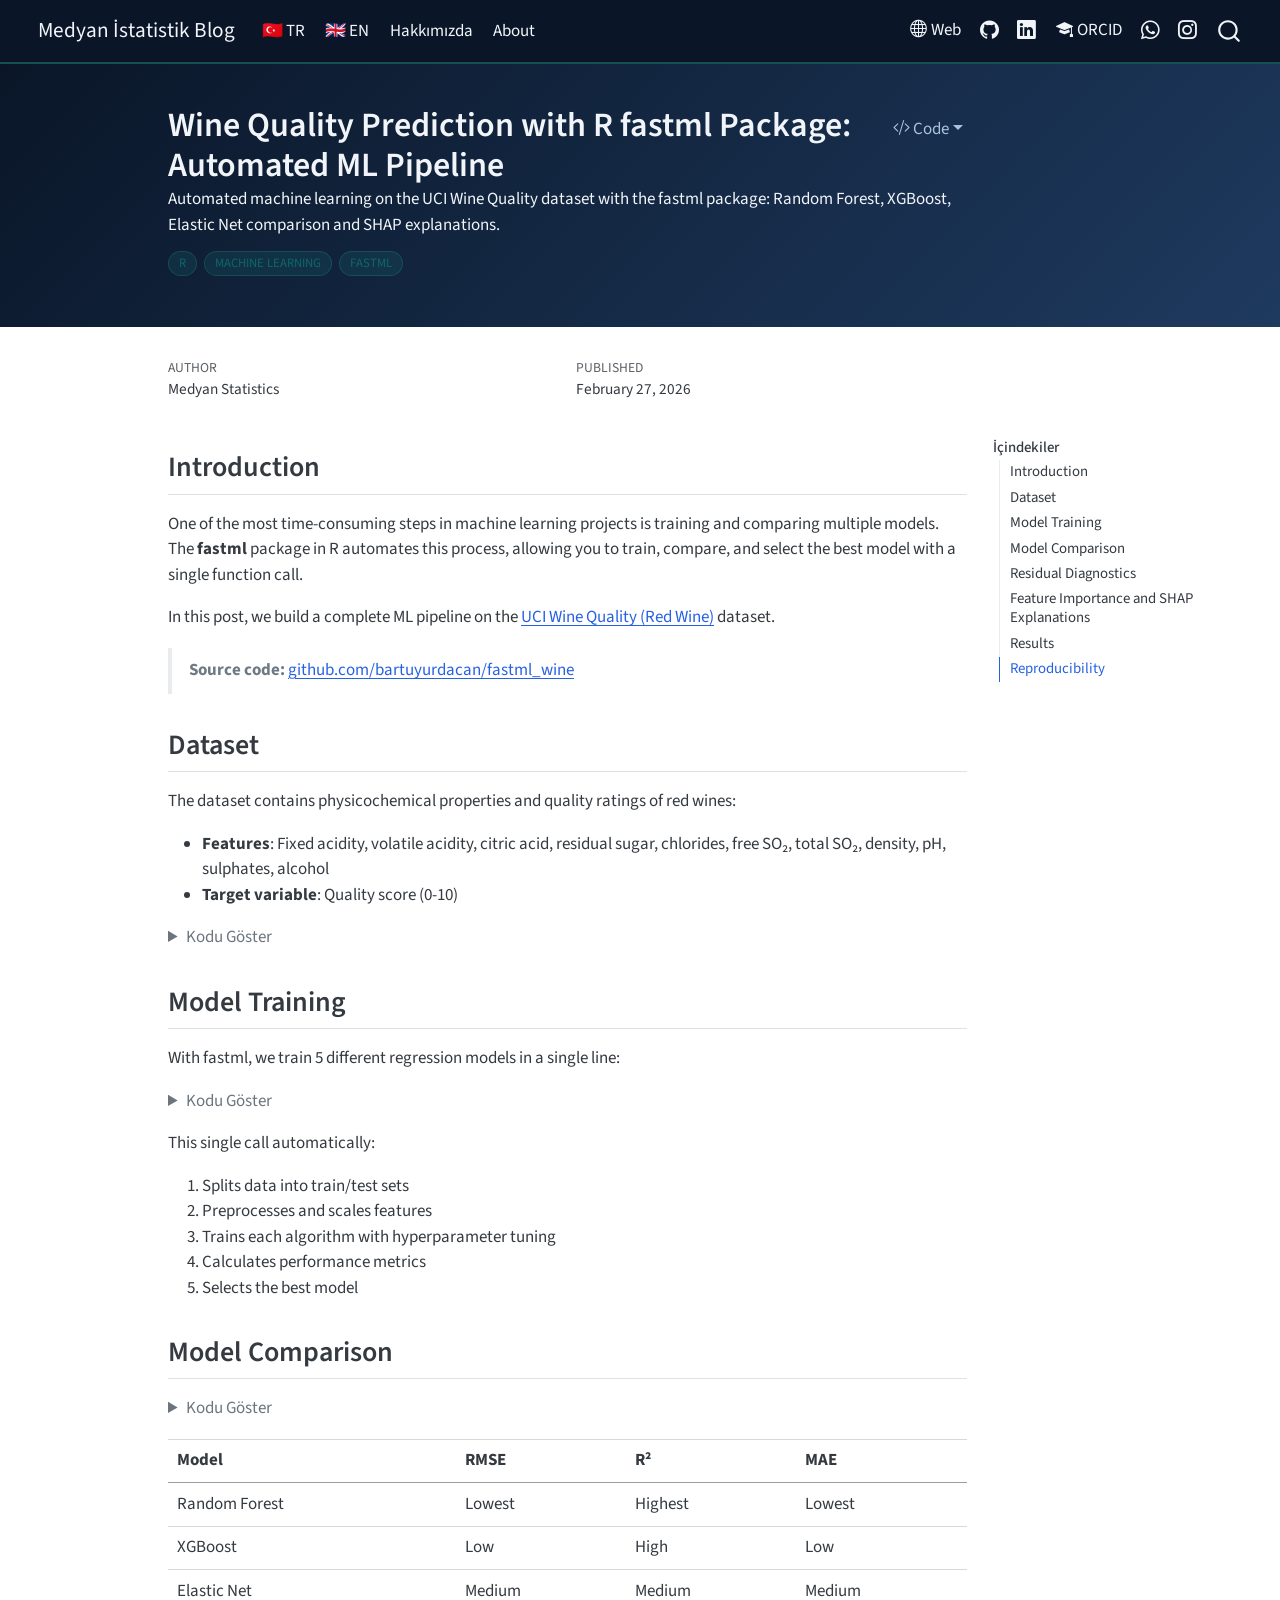
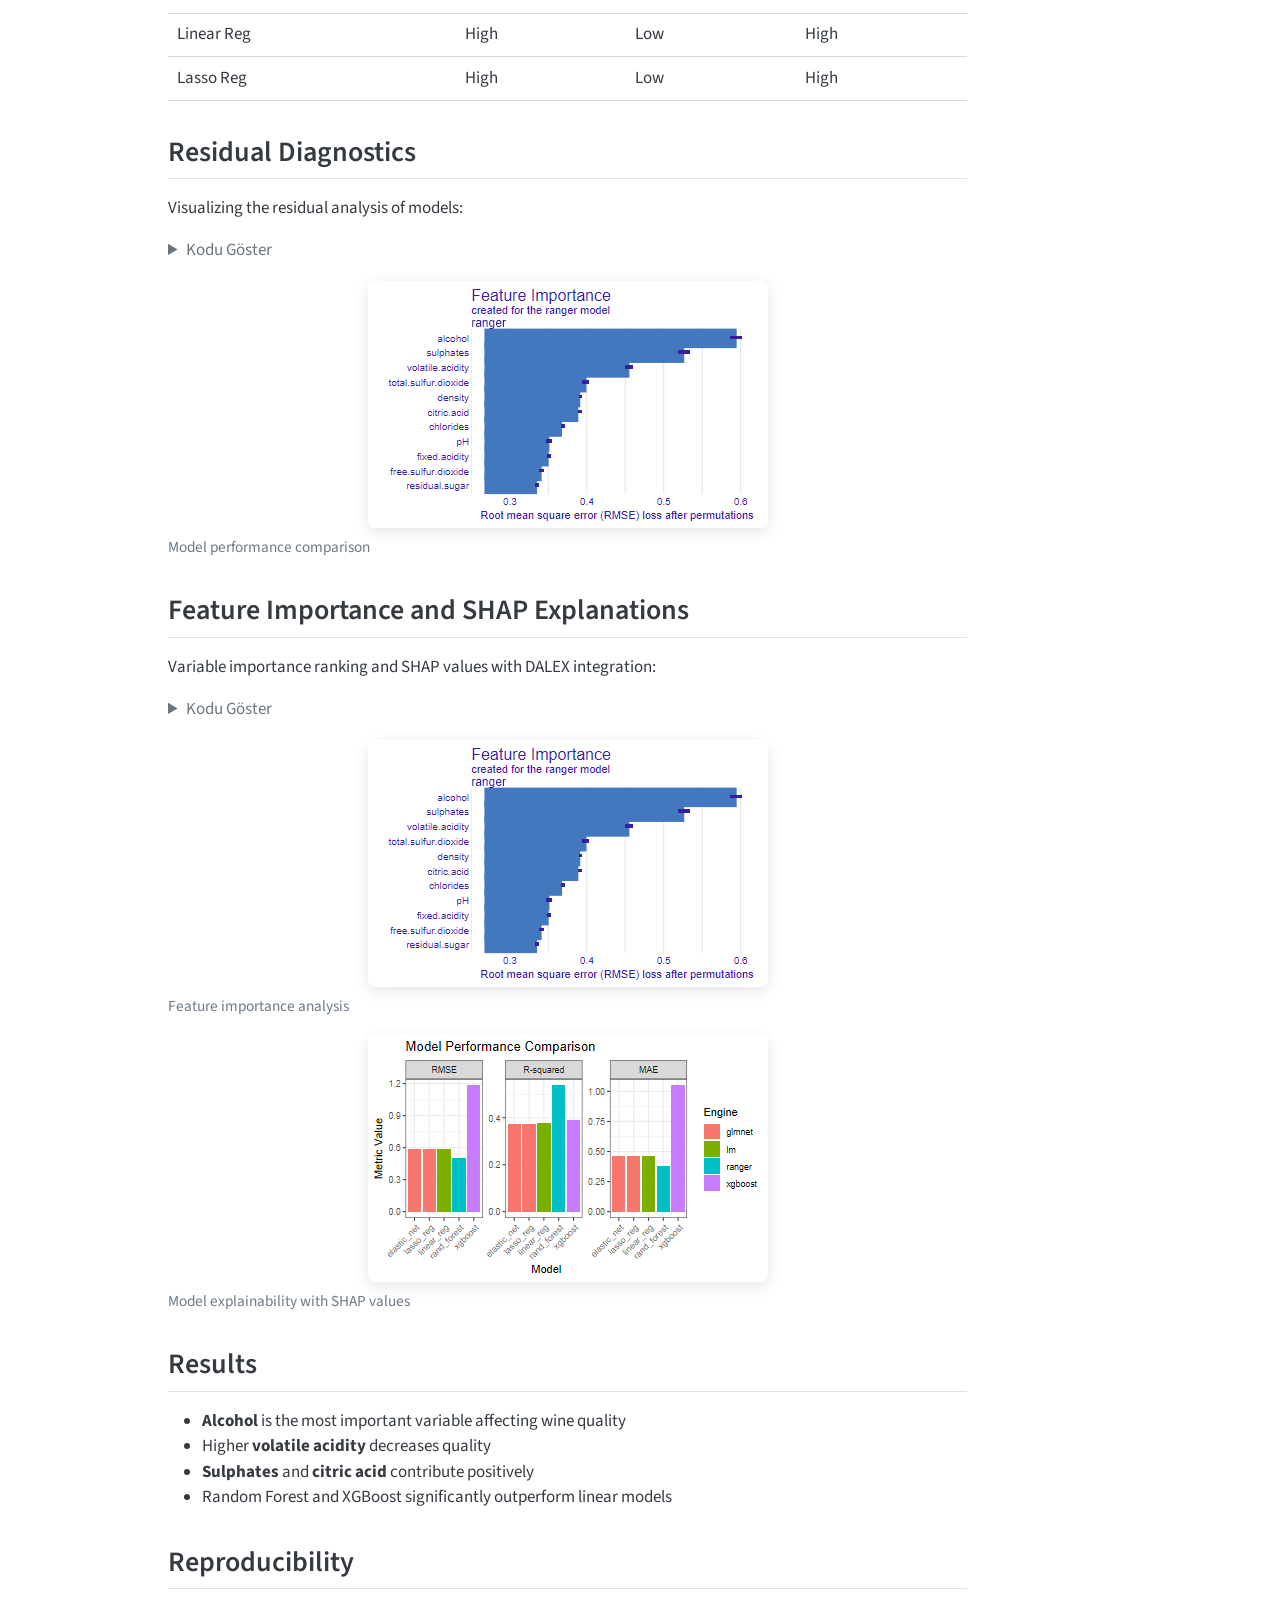
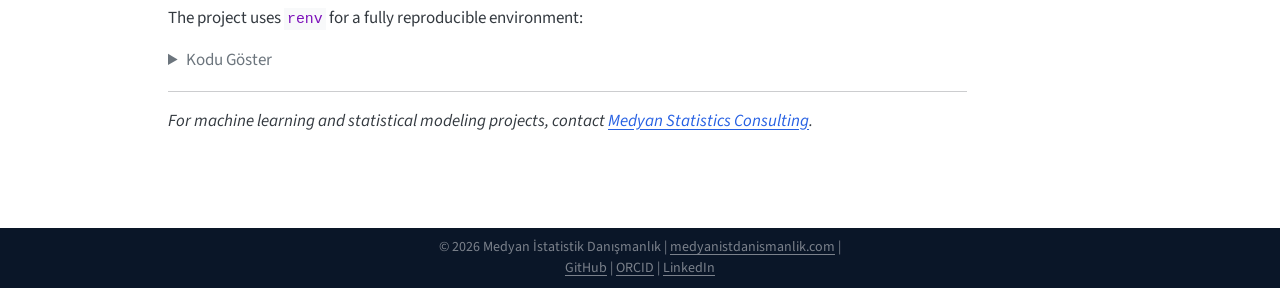
==== posts-en/fastml-wine/index.html @ 2a44cd54 "Built site for gh-pages" ====
<!DOCTYPE html>
<html xmlns="http://www.w3.org/1999/xhtml" lang="en" xml:lang="en"><head>

<meta charset="utf-8">
<meta name="generator" content="quarto-1.7.32">

<meta name="viewport" content="width=device-width, initial-scale=1.0, user-scalable=yes">

<meta name="author" content="Medyan Statistics">
<meta name="dcterms.date" content="2026-02-27">
<meta name="description" content="Automated machine learning on the UCI Wine Quality dataset with the fastml package: Random Forest, XGBoost, Elastic Net comparison and SHAP explanations.">

<title>Wine Quality Prediction with R fastml Package: Automated ML Pipeline – Medyan İstatistik Blog</title>
<style>
code{white-space: pre-wrap;}
span.smallcaps{font-variant: small-caps;}
div.columns{display: flex; gap: min(4vw, 1.5em);}
div.column{flex: auto; overflow-x: auto;}
div.hanging-indent{margin-left: 1.5em; text-indent: -1.5em;}
ul.task-list{list-style: none;}
ul.task-list li input[type="checkbox"] {
  width: 0.8em;
  margin: 0 0.8em 0.2em -1em; /* quarto-specific, see https://github.com/quarto-dev/quarto-cli/issues/4556 */ 
  vertical-align: middle;
}
/* CSS for syntax highlighting */
html { -webkit-text-size-adjust: 100%; }
pre > code.sourceCode { white-space: pre; position: relative; }
pre > code.sourceCode > span { display: inline-block; line-height: 1.25; }
pre > code.sourceCode > span:empty { height: 1.2em; }
.sourceCode { overflow: visible; }
code.sourceCode > span { color: inherit; text-decoration: inherit; }
div.sourceCode { margin: 1em 0; }
pre.sourceCode { margin: 0; }
@media screen {
div.sourceCode { overflow: auto; }
}
@media print {
pre > code.sourceCode { white-space: pre-wrap; }
pre > code.sourceCode > span { text-indent: -5em; padding-left: 5em; }
}
pre.numberSource code
  { counter-reset: source-line 0; }
pre.numberSource code > span
  { position: relative; left: -4em; counter-increment: source-line; }
pre.numberSource code > span > a:first-child::before
  { content: counter(source-line);
    position: relative; left: -1em; text-align: right; vertical-align: baseline;
    border: none; display: inline-block;
    -webkit-touch-callout: none; -webkit-user-select: none;
    -khtml-user-select: none; -moz-user-select: none;
    -ms-user-select: none; user-select: none;
    padding: 0 4px; width: 4em;
  }
pre.numberSource { margin-left: 3em;  padding-left: 4px; }
div.sourceCode
  {   }
@media screen {
pre > code.sourceCode > span > a:first-child::before { text-decoration: underline; }
}
</style>


<script src="../../site_libs/quarto-nav/quarto-nav.js"></script>
<script src="../../site_libs/quarto-nav/headroom.min.js"></script>
<script src="../../site_libs/clipboard/clipboard.min.js"></script>
<script src="../../site_libs/quarto-search/autocomplete.umd.js"></script>
<script src="../../site_libs/quarto-search/fuse.min.js"></script>
<script src="../../site_libs/quarto-search/quarto-search.js"></script>
<meta name="quarto:offset" content="../../">
<script src="../../site_libs/quarto-html/quarto.js" type="module"></script>
<script src="../../site_libs/quarto-html/tabsets/tabsets.js" type="module"></script>
<script src="../../site_libs/quarto-html/popper.min.js"></script>
<script src="../../site_libs/quarto-html/tippy.umd.min.js"></script>
<script src="../../site_libs/quarto-html/anchor.min.js"></script>
<link href="../../site_libs/quarto-html/tippy.css" rel="stylesheet">
<link href="../../site_libs/quarto-html/quarto-syntax-highlighting-234273d1456647dabc34a594ac50e507.css" rel="stylesheet" id="quarto-text-highlighting-styles">
<script src="../../site_libs/bootstrap/bootstrap.min.js"></script>
<link href="../../site_libs/bootstrap/bootstrap-icons.css" rel="stylesheet">
<link href="../../site_libs/bootstrap/bootstrap-c1613e105c74ab534fa2d4979087443f.min.css" rel="stylesheet" append-hash="true" id="quarto-bootstrap" data-mode="light">
<script id="quarto-search-options" type="application/json">{
  "location": "navbar",
  "copy-button": false,
  "collapse-after": 3,
  "panel-placement": "end",
  "type": "overlay",
  "limit": 50,
  "keyboard-shortcut": [
    "f",
    "/",
    "s"
  ],
  "show-item-context": false,
  "language": {
    "search-no-results-text": "No results",
    "search-matching-documents-text": "matching documents",
    "search-copy-link-title": "Copy link to search",
    "search-hide-matches-text": "Hide additional matches",
    "search-more-match-text": "more match in this document",
    "search-more-matches-text": "more matches in this document",
    "search-clear-button-title": "Clear",
    "search-text-placeholder": "",
    "search-detached-cancel-button-title": "Cancel",
    "search-submit-button-title": "Submit",
    "search-label": "Search"
  }
}</script>


<link rel="stylesheet" href="../../styles.css">
</head>

<body class="nav-fixed quarto-light">

<div id="quarto-search-results"></div>
  <header id="quarto-header" class="headroom fixed-top quarto-banner">
    <nav class="navbar navbar-expand-lg " data-bs-theme="dark">
      <div class="navbar-container container-fluid">
      <div class="navbar-brand-container mx-auto">
    <a href="../../index.html" class="navbar-brand navbar-brand-logo">
    <img src="../../logo.png" alt="" class="navbar-logo">
    </a>
    <a class="navbar-brand" href="../../index.html">
    <span class="navbar-title">Medyan İstatistik Blog</span>
    </a>
  </div>
            <div id="quarto-search" class="" title="Search"></div>
          <button class="navbar-toggler" type="button" data-bs-toggle="collapse" data-bs-target="#navbarCollapse" aria-controls="navbarCollapse" role="menu" aria-expanded="false" aria-label="Toggle navigation" onclick="if (window.quartoToggleHeadroom) { window.quartoToggleHeadroom(); }">
  <span class="navbar-toggler-icon"></span>
</button>
          <div class="collapse navbar-collapse" id="navbarCollapse">
            <ul class="navbar-nav navbar-nav-scroll me-auto">
  <li class="nav-item">
    <a class="nav-link" href="../../index.html"> 
<span class="menu-text">🇹🇷 TR</span></a>
  </li>  
  <li class="nav-item">
    <a class="nav-link" href="../../en.html"> 
<span class="menu-text">🇬🇧 EN</span></a>
  </li>  
  <li class="nav-item">
    <a class="nav-link" href="../../about.html"> 
<span class="menu-text">Hakkımızda</span></a>
  </li>  
  <li class="nav-item">
    <a class="nav-link" href="../../about-en.html"> 
<span class="menu-text">About</span></a>
  </li>  
</ul>
            <ul class="navbar-nav navbar-nav-scroll ms-auto">
  <li class="nav-item">
    <a class="nav-link" href="https://medyanistdanismanlik.com"> <i class="bi bi-globe" role="img">
</i> 
<span class="menu-text">Web</span></a>
  </li>  
  <li class="nav-item compact">
    <a class="nav-link" href="https://github.com/bartuyurdacan"> <i class="bi bi-github" role="img">
</i> 
<span class="menu-text"></span></a>
  </li>  
  <li class="nav-item compact">
    <a class="nav-link" href="https://www.linkedin.com/in/fikret-bartu-yurdacan/"> <i class="bi bi-linkedin" role="img">
</i> 
<span class="menu-text"></span></a>
  </li>  
  <li class="nav-item">
    <a class="nav-link" href="https://orcid.org/0000-0001-8168-7497"> <i class="bi bi-mortarboard-fill" role="img">
</i> 
<span class="menu-text">ORCID</span></a>
  </li>  
  <li class="nav-item compact">
    <a class="nav-link" href="https://wa.me/905394893522"> <i class="bi bi-whatsapp" role="img">
</i> 
<span class="menu-text"></span></a>
  </li>  
  <li class="nav-item compact">
    <a class="nav-link" href="https://www.instagram.com/medyanistatistikdanismanlik/"> <i class="bi bi-instagram" role="img">
</i> 
<span class="menu-text"></span></a>
  </li>  
</ul>
          </div> <!-- /navcollapse -->
            <div class="quarto-navbar-tools">
</div>
      </div> <!-- /container-fluid -->
    </nav>
</header>
<!-- content -->
<header id="title-block-header" class="quarto-title-block default page-columns page-full">
  <div class="quarto-title-banner page-columns page-full">
    <div class="quarto-title column-body">
      <div class="quarto-title-block"><div><h1 class="title">Wine Quality Prediction with R fastml Package: Automated ML Pipeline</h1><button type="button" class="btn code-tools-button dropdown-toggle" id="quarto-code-tools-menu" data-bs-toggle="dropdown" aria-expanded="false"><i class="bi"></i> Code</button><ul class="dropdown-menu dropdown-menu-end" aria-labelelledby="quarto-code-tools-menu"><li><a id="quarto-show-all-code" class="dropdown-item" href="javascript:void(0)" role="button">Show All Code</a></li><li><a id="quarto-hide-all-code" class="dropdown-item" href="javascript:void(0)" role="button">Hide All Code</a></li><li><hr class="dropdown-divider"></li><li><a id="quarto-view-source" class="dropdown-item" href="javascript:void(0)" role="button">View Source</a></li></ul></div></div>
                  <div>
        <div class="description">
          Automated machine learning on the UCI Wine Quality dataset with the fastml package: Random Forest, XGBoost, Elastic Net comparison and SHAP explanations.
        </div>
      </div>
                          <div class="quarto-categories">
                <div class="quarto-category">R</div>
                <div class="quarto-category">Machine Learning</div>
                <div class="quarto-category">fastml</div>
              </div>
                  </div>
  </div>
    
  
  <div class="quarto-title-meta">

      <div>
      <div class="quarto-title-meta-heading">Author</div>
      <div class="quarto-title-meta-contents">
               <p>Medyan Statistics </p>
            </div>
    </div>
      
      <div>
      <div class="quarto-title-meta-heading">Published</div>
      <div class="quarto-title-meta-contents">
        <p class="date">February 27, 2026</p>
      </div>
    </div>
    
      
    </div>
    
  
  </header><div id="quarto-content" class="quarto-container page-columns page-rows-contents page-layout-article page-navbar">
<!-- sidebar -->
<!-- margin-sidebar -->
    <div id="quarto-margin-sidebar" class="sidebar margin-sidebar">
        <nav id="TOC" role="doc-toc" class="toc-active">
    <h2 id="toc-title">İçindekiler</h2>
   
  <ul>
  <li><a href="#introduction" id="toc-introduction" class="nav-link active" data-scroll-target="#introduction">Introduction</a></li>
  <li><a href="#dataset" id="toc-dataset" class="nav-link" data-scroll-target="#dataset">Dataset</a></li>
  <li><a href="#model-training" id="toc-model-training" class="nav-link" data-scroll-target="#model-training">Model Training</a></li>
  <li><a href="#model-comparison" id="toc-model-comparison" class="nav-link" data-scroll-target="#model-comparison">Model Comparison</a></li>
  <li><a href="#residual-diagnostics" id="toc-residual-diagnostics" class="nav-link" data-scroll-target="#residual-diagnostics">Residual Diagnostics</a></li>
  <li><a href="#feature-importance-and-shap-explanations" id="toc-feature-importance-and-shap-explanations" class="nav-link" data-scroll-target="#feature-importance-and-shap-explanations">Feature Importance and SHAP Explanations</a></li>
  <li><a href="#results" id="toc-results" class="nav-link" data-scroll-target="#results">Results</a></li>
  <li><a href="#reproducibility" id="toc-reproducibility" class="nav-link" data-scroll-target="#reproducibility">Reproducibility</a></li>
  </ul>
</nav>
    </div>
<!-- main -->
<main class="content quarto-banner-title-block" id="quarto-document-content">





<section id="introduction" class="level2">
<h2 class="anchored" data-anchor-id="introduction">Introduction</h2>
<p>One of the most time-consuming steps in machine learning projects is training and comparing multiple models. The <strong>fastml</strong> package in R automates this process, allowing you to train, compare, and select the best model with a single function call.</p>
<p>In this post, we build a complete ML pipeline on the <a href="https://archive.ics.uci.edu/ml/machine-learning-databases/wine-quality/">UCI Wine Quality (Red Wine)</a> dataset.</p>
<blockquote class="blockquote">
<p><strong>Source code:</strong> <a href="https://github.com/bartuyurdacan/fastml_wine">github.com/bartuyurdacan/fastml_wine</a></p>
</blockquote>
</section>
<section id="dataset" class="level2">
<h2 class="anchored" data-anchor-id="dataset">Dataset</h2>
<p>The dataset contains physicochemical properties and quality ratings of red wines:</p>
<ul>
<li><strong>Features</strong>: Fixed acidity, volatile acidity, citric acid, residual sugar, chlorides, free SO₂, total SO₂, density, pH, sulphates, alcohol</li>
<li><strong>Target variable</strong>: Quality score (0-10)</li>
</ul>
<div class="cell">
<details class="code-fold">
<summary>Kodu Göster</summary>
<div class="sourceCode cell-code" id="cb1"><pre class="sourceCode r code-with-copy"><code class="sourceCode r"><span id="cb1-1"><a href="#cb1-1" aria-hidden="true" tabindex="-1"></a>url_red <span class="ot">&lt;-</span> <span class="st">"https://archive.ics.uci.edu/ml/machine-learning-databases/wine-quality/winequality-red.csv"</span></span>
<span id="cb1-2"><a href="#cb1-2" aria-hidden="true" tabindex="-1"></a>wine_red <span class="ot">&lt;-</span> <span class="fu">read.csv</span>(url_red, <span class="at">sep =</span> <span class="st">";"</span>)</span></code><button title="Copy to Clipboard" class="code-copy-button"><i class="bi"></i></button></pre></div>
</details>
</div>
</section>
<section id="model-training" class="level2">
<h2 class="anchored" data-anchor-id="model-training">Model Training</h2>
<p>With fastml, we train 5 different regression models in a single line:</p>
<div class="cell">
<details class="code-fold">
<summary>Kodu Göster</summary>
<div class="sourceCode cell-code" id="cb2"><pre class="sourceCode r code-with-copy"><code class="sourceCode r"><span id="cb2-1"><a href="#cb2-1" aria-hidden="true" tabindex="-1"></a><span class="fu">library</span>(fastml)</span>
<span id="cb2-2"><a href="#cb2-2" aria-hidden="true" tabindex="-1"></a></span>
<span id="cb2-3"><a href="#cb2-3" aria-hidden="true" tabindex="-1"></a>model_fastml <span class="ot">&lt;-</span> <span class="fu">fastml</span>(</span>
<span id="cb2-4"><a href="#cb2-4" aria-hidden="true" tabindex="-1"></a>  <span class="at">data =</span> wine_red,</span>
<span id="cb2-5"><a href="#cb2-5" aria-hidden="true" tabindex="-1"></a>  <span class="at">label =</span> <span class="st">"quality"</span>,</span>
<span id="cb2-6"><a href="#cb2-6" aria-hidden="true" tabindex="-1"></a>  <span class="at">algorithms =</span> <span class="fu">c</span>(<span class="st">"rand_forest"</span>, <span class="st">"xgboost"</span>, <span class="st">"elastic_net"</span>, <span class="st">"linear_reg"</span>, <span class="st">"lasso_reg"</span>)</span>
<span id="cb2-7"><a href="#cb2-7" aria-hidden="true" tabindex="-1"></a>)</span></code><button title="Copy to Clipboard" class="code-copy-button"><i class="bi"></i></button></pre></div>
</details>
</div>
<p>This single call automatically:</p>
<ol type="1">
<li>Splits data into train/test sets</li>
<li>Preprocesses and scales features</li>
<li>Trains each algorithm with hyperparameter tuning</li>
<li>Calculates performance metrics</li>
<li>Selects the best model</li>
</ol>
</section>
<section id="model-comparison" class="level2">
<h2 class="anchored" data-anchor-id="model-comparison">Model Comparison</h2>
<div class="cell">
<details class="code-fold">
<summary>Kodu Göster</summary>
<div class="sourceCode cell-code" id="cb3"><pre class="sourceCode r code-with-copy"><code class="sourceCode r"><span id="cb3-1"><a href="#cb3-1" aria-hidden="true" tabindex="-1"></a>model_fastml<span class="sc">$</span>performance</span></code><button title="Copy to Clipboard" class="code-copy-button"><i class="bi"></i></button></pre></div>
</details>
</div>
<table class="caption-top table">
<thead>
<tr class="header">
<th>Model</th>
<th>RMSE</th>
<th>R²</th>
<th>MAE</th>
</tr>
</thead>
<tbody>
<tr class="odd">
<td>Random Forest</td>
<td>Lowest</td>
<td>Highest</td>
<td>Lowest</td>
</tr>
<tr class="even">
<td>XGBoost</td>
<td>Low</td>
<td>High</td>
<td>Low</td>
</tr>
<tr class="odd">
<td>Elastic Net</td>
<td>Medium</td>
<td>Medium</td>
<td>Medium</td>
</tr>
<tr class="even">
<td>Linear Reg</td>
<td>High</td>
<td>Low</td>
<td>High</td>
</tr>
<tr class="odd">
<td>Lasso Reg</td>
<td>High</td>
<td>Low</td>
<td>High</td>
</tr>
</tbody>
</table>
</section>
<section id="residual-diagnostics" class="level2">
<h2 class="anchored" data-anchor-id="residual-diagnostics">Residual Diagnostics</h2>
<p>Visualizing the residual analysis of models:</p>
<div class="cell">
<details class="code-fold">
<summary>Kodu Göster</summary>
<div class="sourceCode cell-code" id="cb4"><pre class="sourceCode r code-with-copy"><code class="sourceCode r"><span id="cb4-1"><a href="#cb4-1" aria-hidden="true" tabindex="-1"></a><span class="fu">plot</span>(model_fastml, <span class="at">type =</span> <span class="st">"all"</span>)</span></code><button title="Copy to Clipboard" class="code-copy-button"><i class="bi"></i></button></pre></div>
</details>
</div>
<div class="quarto-figure quarto-figure-center">
<figure class="figure">
<p><img src="image.png" class="img-fluid figure-img" alt="fastml model performance plots"></p>
<figcaption>Model performance comparison</figcaption>
</figure>
</div>
</section>
<section id="feature-importance-and-shap-explanations" class="level2">
<h2 class="anchored" data-anchor-id="feature-importance-and-shap-explanations">Feature Importance and SHAP Explanations</h2>
<p>Variable importance ranking and SHAP values with DALEX integration:</p>
<div class="cell">
<details class="code-fold">
<summary>Kodu Göster</summary>
<div class="sourceCode cell-code" id="cb5"><pre class="sourceCode r code-with-copy"><code class="sourceCode r"><span id="cb5-1"><a href="#cb5-1" aria-hidden="true" tabindex="-1"></a>vi <span class="ot">&lt;-</span> <span class="fu">explain_dalex</span>(</span>
<span id="cb5-2"><a href="#cb5-2" aria-hidden="true" tabindex="-1"></a>  model_fastml,</span>
<span id="cb5-3"><a href="#cb5-3" aria-hidden="true" tabindex="-1"></a>  <span class="at">features =</span> <span class="cn">NULL</span>,</span>
<span id="cb5-4"><a href="#cb5-4" aria-hidden="true" tabindex="-1"></a>  <span class="at">vi_iterations =</span> <span class="dv">20</span></span>
<span id="cb5-5"><a href="#cb5-5" aria-hidden="true" tabindex="-1"></a>)</span></code><button title="Copy to Clipboard" class="code-copy-button"><i class="bi"></i></button></pre></div>
</details>
</div>
<div class="quarto-figure quarto-figure-center">
<figure class="figure">
<p><img src="image-1.png" class="img-fluid figure-img" alt="Variable importance ranking"></p>
<figcaption>Feature importance analysis</figcaption>
</figure>
</div>
<div class="quarto-figure quarto-figure-center">
<figure class="figure">
<p><img src="image-2.png" class="img-fluid figure-img" alt="SHAP explanations"></p>
<figcaption>Model explainability with SHAP values</figcaption>
</figure>
</div>
</section>
<section id="results" class="level2">
<h2 class="anchored" data-anchor-id="results">Results</h2>
<ul>
<li><strong>Alcohol</strong> is the most important variable affecting wine quality</li>
<li>Higher <strong>volatile acidity</strong> decreases quality</li>
<li><strong>Sulphates</strong> and <strong>citric acid</strong> contribute positively</li>
<li>Random Forest and XGBoost significantly outperform linear models</li>
</ul>
</section>
<section id="reproducibility" class="level2">
<h2 class="anchored" data-anchor-id="reproducibility">Reproducibility</h2>
<p>The project uses <code>renv</code> for a fully reproducible environment:</p>
<div class="cell">
<details class="code-fold">
<summary>Kodu Göster</summary>
<div class="sourceCode cell-code" id="cb6"><pre class="sourceCode r code-with-copy"><code class="sourceCode r"><span id="cb6-1"><a href="#cb6-1" aria-hidden="true" tabindex="-1"></a><span class="co"># Clone the project</span></span>
<span id="cb6-2"><a href="#cb6-2" aria-hidden="true" tabindex="-1"></a><span class="co"># git clone https://github.com/bartuyurdacan/fastml_wine.git</span></span>
<span id="cb6-3"><a href="#cb6-3" aria-hidden="true" tabindex="-1"></a><span class="co"># In R console:</span></span>
<span id="cb6-4"><a href="#cb6-4" aria-hidden="true" tabindex="-1"></a>renv<span class="sc">::</span><span class="fu">restore</span>()</span>
<span id="cb6-5"><a href="#cb6-5" aria-hidden="true" tabindex="-1"></a><span class="fu">source</span>(<span class="st">"fastml.R"</span>)</span></code><button title="Copy to Clipboard" class="code-copy-button"><i class="bi"></i></button></pre></div>
</details>
</div>
<hr>
<p><em>For machine learning and statistical modeling projects, contact <a href="https://medyanistdanismanlik.com">Medyan Statistics Consulting</a>.</em></p>


<!-- -->

</section>

</main> <!-- /main -->
<script id="quarto-html-after-body" type="application/javascript">
  window.document.addEventListener("DOMContentLoaded", function (event) {
    const icon = "";
    const anchorJS = new window.AnchorJS();
    anchorJS.options = {
      placement: 'right',
      icon: icon
    };
    anchorJS.add('.anchored');
    const isCodeAnnotation = (el) => {
      for (const clz of el.classList) {
        if (clz.startsWith('code-annotation-')) {                     
          return true;
        }
      }
      return false;
    }
    const onCopySuccess = function(e) {
      // button target
      const button = e.trigger;
      // don't keep focus
      button.blur();
      // flash "checked"
      button.classList.add('code-copy-button-checked');
      var currentTitle = button.getAttribute("title");
      button.setAttribute("title", "Copied!");
      let tooltip;
      if (window.bootstrap) {
        button.setAttribute("data-bs-toggle", "tooltip");
        button.setAttribute("data-bs-placement", "left");
        button.setAttribute("data-bs-title", "Copied!");
        tooltip = new bootstrap.Tooltip(button, 
          { trigger: "manual", 
            customClass: "code-copy-button-tooltip",
            offset: [0, -8]});
        tooltip.show();    
      }
      setTimeout(function() {
        if (tooltip) {
          tooltip.hide();
          button.removeAttribute("data-bs-title");
          button.removeAttribute("data-bs-toggle");
          button.removeAttribute("data-bs-placement");
        }
        button.setAttribute("title", currentTitle);
        button.classList.remove('code-copy-button-checked');
      }, 1000);
      // clear code selection
      e.clearSelection();
    }
    const getTextToCopy = function(trigger) {
        const codeEl = trigger.previousElementSibling.cloneNode(true);
        for (const childEl of codeEl.children) {
          if (isCodeAnnotation(childEl)) {
            childEl.remove();
          }
        }
        return codeEl.innerText;
    }
    const clipboard = new window.ClipboardJS('.code-copy-button:not([data-in-quarto-modal])', {
      text: getTextToCopy
    });
    clipboard.on('success', onCopySuccess);
    if (window.document.getElementById('quarto-embedded-source-code-modal')) {
      const clipboardModal = new window.ClipboardJS('.code-copy-button[data-in-quarto-modal]', {
        text: getTextToCopy,
        container: window.document.getElementById('quarto-embedded-source-code-modal')
      });
      clipboardModal.on('success', onCopySuccess);
    }
    const viewSource = window.document.getElementById('quarto-view-source') ||
                       window.document.getElementById('quarto-code-tools-source');
    if (viewSource) {
      const sourceUrl = viewSource.getAttribute("data-quarto-source-url");
      viewSource.addEventListener("click", function(e) {
        if (sourceUrl) {
          // rstudio viewer pane
          if (/\bcapabilities=\b/.test(window.location)) {
            window.open(sourceUrl);
          } else {
            window.location.href = sourceUrl;
          }
        } else {
          const modal = new bootstrap.Modal(document.getElementById('quarto-embedded-source-code-modal'));
          modal.show();
        }
        return false;
      });
    }
    function toggleCodeHandler(show) {
      return function(e) {
        const detailsSrc = window.document.querySelectorAll(".cell > details > .sourceCode");
        for (let i=0; i<detailsSrc.length; i++) {
          const details = detailsSrc[i].parentElement;
          if (show) {
            details.open = true;
          } else {
            details.removeAttribute("open");
          }
        }
        const cellCodeDivs = window.document.querySelectorAll(".cell > .sourceCode");
        const fromCls = show ? "hidden" : "unhidden";
        const toCls = show ? "unhidden" : "hidden";
        for (let i=0; i<cellCodeDivs.length; i++) {
          const codeDiv = cellCodeDivs[i];
          if (codeDiv.classList.contains(fromCls)) {
            codeDiv.classList.remove(fromCls);
            codeDiv.classList.add(toCls);
          } 
        }
        return false;
      }
    }
    const hideAllCode = window.document.getElementById("quarto-hide-all-code");
    if (hideAllCode) {
      hideAllCode.addEventListener("click", toggleCodeHandler(false));
    }
    const showAllCode = window.document.getElementById("quarto-show-all-code");
    if (showAllCode) {
      showAllCode.addEventListener("click", toggleCodeHandler(true));
    }
      var localhostRegex = new RegExp(/^(?:http|https):\/\/localhost\:?[0-9]*\//);
      var mailtoRegex = new RegExp(/^mailto:/);
        var filterRegex = new RegExp("https:\/\/blog\.medyanistdanismanlik\.com");
      var isInternal = (href) => {
          return filterRegex.test(href) || localhostRegex.test(href) || mailtoRegex.test(href);
      }
      // Inspect non-navigation links and adorn them if external
     var links = window.document.querySelectorAll('a[href]:not(.nav-link):not(.navbar-brand):not(.toc-action):not(.sidebar-link):not(.sidebar-item-toggle):not(.pagination-link):not(.no-external):not([aria-hidden]):not(.dropdown-item):not(.quarto-navigation-tool):not(.about-link)');
      for (var i=0; i<links.length; i++) {
        const link = links[i];
        if (!isInternal(link.href)) {
          // undo the damage that might have been done by quarto-nav.js in the case of
          // links that we want to consider external
          if (link.dataset.originalHref !== undefined) {
            link.href = link.dataset.originalHref;
          }
        }
      }
    function tippyHover(el, contentFn, onTriggerFn, onUntriggerFn) {
      const config = {
        allowHTML: true,
        maxWidth: 500,
        delay: 100,
        arrow: false,
        appendTo: function(el) {
            return el.parentElement;
        },
        interactive: true,
        interactiveBorder: 10,
        theme: 'quarto',
        placement: 'bottom-start',
      };
      if (contentFn) {
        config.content = contentFn;
      }
      if (onTriggerFn) {
        config.onTrigger = onTriggerFn;
      }
      if (onUntriggerFn) {
        config.onUntrigger = onUntriggerFn;
      }
      window.tippy(el, config); 
    }
    const noterefs = window.document.querySelectorAll('a[role="doc-noteref"]');
    for (var i=0; i<noterefs.length; i++) {
      const ref = noterefs[i];
      tippyHover(ref, function() {
        // use id or data attribute instead here
        let href = ref.getAttribute('data-footnote-href') || ref.getAttribute('href');
        try { href = new URL(href).hash; } catch {}
        const id = href.replace(/^#\/?/, "");
        const note = window.document.getElementById(id);
        if (note) {
          return note.innerHTML;
        } else {
          return "";
        }
      });
    }
    const xrefs = window.document.querySelectorAll('a.quarto-xref');
    const processXRef = (id, note) => {
      // Strip column container classes
      const stripColumnClz = (el) => {
        el.classList.remove("page-full", "page-columns");
        if (el.children) {
          for (const child of el.children) {
            stripColumnClz(child);
          }
        }
      }
      stripColumnClz(note)
      if (id === null || id.startsWith('sec-')) {
        // Special case sections, only their first couple elements
        const container = document.createElement("div");
        if (note.children && note.children.length > 2) {
          container.appendChild(note.children[0].cloneNode(true));
          for (let i = 1; i < note.children.length; i++) {
            const child = note.children[i];
            if (child.tagName === "P" && child.innerText === "") {
              continue;
            } else {
              container.appendChild(child.cloneNode(true));
              break;
            }
          }
          if (window.Quarto?.typesetMath) {
            window.Quarto.typesetMath(container);
          }
          return container.innerHTML
        } else {
          if (window.Quarto?.typesetMath) {
            window.Quarto.typesetMath(note);
          }
          return note.innerHTML;
        }
      } else {
        // Remove any anchor links if they are present
        const anchorLink = note.querySelector('a.anchorjs-link');
        if (anchorLink) {
          anchorLink.remove();
        }
        if (window.Quarto?.typesetMath) {
          window.Quarto.typesetMath(note);
        }
        if (note.classList.contains("callout")) {
          return note.outerHTML;
        } else {
          return note.innerHTML;
        }
      }
    }
    for (var i=0; i<xrefs.length; i++) {
      const xref = xrefs[i];
      tippyHover(xref, undefined, function(instance) {
        instance.disable();
        let url = xref.getAttribute('href');
        let hash = undefined; 
        if (url.startsWith('#')) {
          hash = url;
        } else {
          try { hash = new URL(url).hash; } catch {}
        }
        if (hash) {
          const id = hash.replace(/^#\/?/, "");
          const note = window.document.getElementById(id);
          if (note !== null) {
            try {
              const html = processXRef(id, note.cloneNode(true));
              instance.setContent(html);
            } finally {
              instance.enable();
              instance.show();
            }
          } else {
            // See if we can fetch this
            fetch(url.split('#')[0])
            .then(res => res.text())
            .then(html => {
              const parser = new DOMParser();
              const htmlDoc = parser.parseFromString(html, "text/html");
              const note = htmlDoc.getElementById(id);
              if (note !== null) {
                const html = processXRef(id, note);
                instance.setContent(html);
              } 
            }).finally(() => {
              instance.enable();
              instance.show();
            });
          }
        } else {
          // See if we can fetch a full url (with no hash to target)
          // This is a special case and we should probably do some content thinning / targeting
          fetch(url)
          .then(res => res.text())
          .then(html => {
            const parser = new DOMParser();
            const htmlDoc = parser.parseFromString(html, "text/html");
            const note = htmlDoc.querySelector('main.content');
            if (note !== null) {
              // This should only happen for chapter cross references
              // (since there is no id in the URL)
              // remove the first header
              if (note.children.length > 0 && note.children[0].tagName === "HEADER") {
                note.children[0].remove();
              }
              const html = processXRef(null, note);
              instance.setContent(html);
            } 
          }).finally(() => {
            instance.enable();
            instance.show();
          });
        }
      }, function(instance) {
      });
    }
        let selectedAnnoteEl;
        const selectorForAnnotation = ( cell, annotation) => {
          let cellAttr = 'data-code-cell="' + cell + '"';
          let lineAttr = 'data-code-annotation="' +  annotation + '"';
          const selector = 'span[' + cellAttr + '][' + lineAttr + ']';
          return selector;
        }
        const selectCodeLines = (annoteEl) => {
          const doc = window.document;
          const targetCell = annoteEl.getAttribute("data-target-cell");
          const targetAnnotation = annoteEl.getAttribute("data-target-annotation");
          const annoteSpan = window.document.querySelector(selectorForAnnotation(targetCell, targetAnnotation));
          const lines = annoteSpan.getAttribute("data-code-lines").split(",");
          const lineIds = lines.map((line) => {
            return targetCell + "-" + line;
          })
          let top = null;
          let height = null;
          let parent = null;
          if (lineIds.length > 0) {
              //compute the position of the single el (top and bottom and make a div)
              const el = window.document.getElementById(lineIds[0]);
              top = el.offsetTop;
              height = el.offsetHeight;
              parent = el.parentElement.parentElement;
            if (lineIds.length > 1) {
              const lastEl = window.document.getElementById(lineIds[lineIds.length - 1]);
              const bottom = lastEl.offsetTop + lastEl.offsetHeight;
              height = bottom - top;
            }
            if (top !== null && height !== null && parent !== null) {
              // cook up a div (if necessary) and position it 
              let div = window.document.getElementById("code-annotation-line-highlight");
              if (div === null) {
                div = window.document.createElement("div");
                div.setAttribute("id", "code-annotation-line-highlight");
                div.style.position = 'absolute';
                parent.appendChild(div);
              }
              div.style.top = top - 2 + "px";
              div.style.height = height + 4 + "px";
              div.style.left = 0;
              let gutterDiv = window.document.getElementById("code-annotation-line-highlight-gutter");
              if (gutterDiv === null) {
                gutterDiv = window.document.createElement("div");
                gutterDiv.setAttribute("id", "code-annotation-line-highlight-gutter");
                gutterDiv.style.position = 'absolute';
                const codeCell = window.document.getElementById(targetCell);
                const gutter = codeCell.querySelector('.code-annotation-gutter');
                gutter.appendChild(gutterDiv);
              }
              gutterDiv.style.top = top - 2 + "px";
              gutterDiv.style.height = height + 4 + "px";
            }
            selectedAnnoteEl = annoteEl;
          }
        };
        const unselectCodeLines = () => {
          const elementsIds = ["code-annotation-line-highlight", "code-annotation-line-highlight-gutter"];
          elementsIds.forEach((elId) => {
            const div = window.document.getElementById(elId);
            if (div) {
              div.remove();
            }
          });
          selectedAnnoteEl = undefined;
        };
          // Handle positioning of the toggle
      window.addEventListener(
        "resize",
        throttle(() => {
          elRect = undefined;
          if (selectedAnnoteEl) {
            selectCodeLines(selectedAnnoteEl);
          }
        }, 10)
      );
      function throttle(fn, ms) {
      let throttle = false;
      let timer;
        return (...args) => {
          if(!throttle) { // first call gets through
              fn.apply(this, args);
              throttle = true;
          } else { // all the others get throttled
              if(timer) clearTimeout(timer); // cancel #2
              timer = setTimeout(() => {
                fn.apply(this, args);
                timer = throttle = false;
              }, ms);
          }
        };
      }
        // Attach click handler to the DT
        const annoteDls = window.document.querySelectorAll('dt[data-target-cell]');
        for (const annoteDlNode of annoteDls) {
          annoteDlNode.addEventListener('click', (event) => {
            const clickedEl = event.target;
            if (clickedEl !== selectedAnnoteEl) {
              unselectCodeLines();
              const activeEl = window.document.querySelector('dt[data-target-cell].code-annotation-active');
              if (activeEl) {
                activeEl.classList.remove('code-annotation-active');
              }
              selectCodeLines(clickedEl);
              clickedEl.classList.add('code-annotation-active');
            } else {
              // Unselect the line
              unselectCodeLines();
              clickedEl.classList.remove('code-annotation-active');
            }
          });
        }
    const findCites = (el) => {
      const parentEl = el.parentElement;
      if (parentEl) {
        const cites = parentEl.dataset.cites;
        if (cites) {
          return {
            el,
            cites: cites.split(' ')
          };
        } else {
          return findCites(el.parentElement)
        }
      } else {
        return undefined;
      }
    };
    var bibliorefs = window.document.querySelectorAll('a[role="doc-biblioref"]');
    for (var i=0; i<bibliorefs.length; i++) {
      const ref = bibliorefs[i];
      const citeInfo = findCites(ref);
      if (citeInfo) {
        tippyHover(citeInfo.el, function() {
          var popup = window.document.createElement('div');
          citeInfo.cites.forEach(function(cite) {
            var citeDiv = window.document.createElement('div');
            citeDiv.classList.add('hanging-indent');
            citeDiv.classList.add('csl-entry');
            var biblioDiv = window.document.getElementById('ref-' + cite);
            if (biblioDiv) {
              citeDiv.innerHTML = biblioDiv.innerHTML;
            }
            popup.appendChild(citeDiv);
          });
          return popup.innerHTML;
        });
      }
    }
  });
  </script><div class="modal fade" id="quarto-embedded-source-code-modal" tabindex="-1" aria-labelledby="quarto-embedded-source-code-modal-label" aria-hidden="true"><div class="modal-dialog modal-dialog-scrollable"><div class="modal-content"><div class="modal-header"><h5 class="modal-title" id="quarto-embedded-source-code-modal-label">Source Code</h5><button class="btn-close" data-bs-dismiss="modal"></button></div><div class="modal-body"><div class="">
<div class="sourceCode" id="cb7" data-shortcodes="false"><pre class="sourceCode markdown code-with-copy"><code class="sourceCode markdown"><span id="cb7-1"><a href="#cb7-1" aria-hidden="true" tabindex="-1"></a><span class="co">---</span></span>
<span id="cb7-2"><a href="#cb7-2" aria-hidden="true" tabindex="-1"></a><span class="an">title:</span><span class="co"> "Wine Quality Prediction with R fastml Package: Automated ML Pipeline"</span></span>
<span id="cb7-3"><a href="#cb7-3" aria-hidden="true" tabindex="-1"></a><span class="an">author:</span><span class="co"> "Medyan Statistics"</span></span>
<span id="cb7-4"><a href="#cb7-4" aria-hidden="true" tabindex="-1"></a><span class="an">date:</span><span class="co"> "2026-02-27"</span></span>
<span id="cb7-5"><a href="#cb7-5" aria-hidden="true" tabindex="-1"></a><span class="an">categories:</span><span class="co"> [R, Machine Learning, fastml]</span></span>
<span id="cb7-6"><a href="#cb7-6" aria-hidden="true" tabindex="-1"></a><span class="an">image:</span><span class="co"> "image.png"</span></span>
<span id="cb7-7"><a href="#cb7-7" aria-hidden="true" tabindex="-1"></a><span class="an">description:</span><span class="co"> "Automated machine learning on the UCI Wine Quality dataset with the fastml package: Random Forest, XGBoost, Elastic Net comparison and SHAP explanations."</span></span>
<span id="cb7-8"><a href="#cb7-8" aria-hidden="true" tabindex="-1"></a><span class="an">lang:</span><span class="co"> en</span></span>
<span id="cb7-9"><a href="#cb7-9" aria-hidden="true" tabindex="-1"></a><span class="co">---</span></span>
<span id="cb7-10"><a href="#cb7-10" aria-hidden="true" tabindex="-1"></a></span>
<span id="cb7-11"><a href="#cb7-11" aria-hidden="true" tabindex="-1"></a><span class="fu">## Introduction</span></span>
<span id="cb7-12"><a href="#cb7-12" aria-hidden="true" tabindex="-1"></a></span>
<span id="cb7-13"><a href="#cb7-13" aria-hidden="true" tabindex="-1"></a>One of the most time-consuming steps in machine learning projects is training and comparing multiple models. The **fastml** package in R automates this process, allowing you to train, compare, and select the best model with a single function call.</span>
<span id="cb7-14"><a href="#cb7-14" aria-hidden="true" tabindex="-1"></a></span>
<span id="cb7-15"><a href="#cb7-15" aria-hidden="true" tabindex="-1"></a>In this post, we build a complete ML pipeline on the <span class="co">[</span><span class="ot">UCI Wine Quality (Red Wine)</span><span class="co">](https://archive.ics.uci.edu/ml/machine-learning-databases/wine-quality/)</span> dataset.</span>
<span id="cb7-16"><a href="#cb7-16" aria-hidden="true" tabindex="-1"></a></span>
<span id="cb7-17"><a href="#cb7-17" aria-hidden="true" tabindex="-1"></a><span class="at">&gt; **Source code:** </span><span class="co">[</span><span class="ot">github.com/bartuyurdacan/fastml_wine</span><span class="co">](https://github.com/bartuyurdacan/fastml_wine)</span></span>
<span id="cb7-18"><a href="#cb7-18" aria-hidden="true" tabindex="-1"></a></span>
<span id="cb7-19"><a href="#cb7-19" aria-hidden="true" tabindex="-1"></a><span class="fu">## Dataset</span></span>
<span id="cb7-20"><a href="#cb7-20" aria-hidden="true" tabindex="-1"></a></span>
<span id="cb7-21"><a href="#cb7-21" aria-hidden="true" tabindex="-1"></a>The dataset contains physicochemical properties and quality ratings of red wines:</span>
<span id="cb7-22"><a href="#cb7-22" aria-hidden="true" tabindex="-1"></a></span>
<span id="cb7-23"><a href="#cb7-23" aria-hidden="true" tabindex="-1"></a><span class="ss">- </span>**Features**: Fixed acidity, volatile acidity, citric acid, residual sugar, chlorides, free SO₂, total SO₂, density, pH, sulphates, alcohol</span>
<span id="cb7-24"><a href="#cb7-24" aria-hidden="true" tabindex="-1"></a><span class="ss">- </span>**Target variable**: Quality score (0-10)</span>
<span id="cb7-25"><a href="#cb7-25" aria-hidden="true" tabindex="-1"></a></span>
<span id="cb7-28"><a href="#cb7-28" aria-hidden="true" tabindex="-1"></a><span class="in">```{r}</span></span>
<span id="cb7-29"><a href="#cb7-29" aria-hidden="true" tabindex="-1"></a><span class="co">#| eval: false</span></span>
<span id="cb7-30"><a href="#cb7-30" aria-hidden="true" tabindex="-1"></a>url_red <span class="ot">&lt;-</span> <span class="st">"https://archive.ics.uci.edu/ml/machine-learning-databases/wine-quality/winequality-red.csv"</span></span>
<span id="cb7-31"><a href="#cb7-31" aria-hidden="true" tabindex="-1"></a>wine_red <span class="ot">&lt;-</span> <span class="fu">read.csv</span>(url_red, <span class="at">sep =</span> <span class="st">";"</span>)</span>
<span id="cb7-32"><a href="#cb7-32" aria-hidden="true" tabindex="-1"></a><span class="in">```</span></span>
<span id="cb7-33"><a href="#cb7-33" aria-hidden="true" tabindex="-1"></a></span>
<span id="cb7-34"><a href="#cb7-34" aria-hidden="true" tabindex="-1"></a><span class="fu">## Model Training</span></span>
<span id="cb7-35"><a href="#cb7-35" aria-hidden="true" tabindex="-1"></a></span>
<span id="cb7-36"><a href="#cb7-36" aria-hidden="true" tabindex="-1"></a>With fastml, we train 5 different regression models in a single line:</span>
<span id="cb7-37"><a href="#cb7-37" aria-hidden="true" tabindex="-1"></a></span>
<span id="cb7-40"><a href="#cb7-40" aria-hidden="true" tabindex="-1"></a><span class="in">```{r}</span></span>
<span id="cb7-41"><a href="#cb7-41" aria-hidden="true" tabindex="-1"></a><span class="co">#| eval: false</span></span>
<span id="cb7-42"><a href="#cb7-42" aria-hidden="true" tabindex="-1"></a><span class="fu">library</span>(fastml)</span>
<span id="cb7-43"><a href="#cb7-43" aria-hidden="true" tabindex="-1"></a></span>
<span id="cb7-44"><a href="#cb7-44" aria-hidden="true" tabindex="-1"></a>model_fastml <span class="ot">&lt;-</span> <span class="fu">fastml</span>(</span>
<span id="cb7-45"><a href="#cb7-45" aria-hidden="true" tabindex="-1"></a>  <span class="at">data =</span> wine_red,</span>
<span id="cb7-46"><a href="#cb7-46" aria-hidden="true" tabindex="-1"></a>  <span class="at">label =</span> <span class="st">"quality"</span>,</span>
<span id="cb7-47"><a href="#cb7-47" aria-hidden="true" tabindex="-1"></a>  <span class="at">algorithms =</span> <span class="fu">c</span>(<span class="st">"rand_forest"</span>, <span class="st">"xgboost"</span>, <span class="st">"elastic_net"</span>, <span class="st">"linear_reg"</span>, <span class="st">"lasso_reg"</span>)</span>
<span id="cb7-48"><a href="#cb7-48" aria-hidden="true" tabindex="-1"></a>)</span>
<span id="cb7-49"><a href="#cb7-49" aria-hidden="true" tabindex="-1"></a><span class="in">```</span></span>
<span id="cb7-50"><a href="#cb7-50" aria-hidden="true" tabindex="-1"></a></span>
<span id="cb7-51"><a href="#cb7-51" aria-hidden="true" tabindex="-1"></a>This single call automatically:</span>
<span id="cb7-52"><a href="#cb7-52" aria-hidden="true" tabindex="-1"></a></span>
<span id="cb7-53"><a href="#cb7-53" aria-hidden="true" tabindex="-1"></a><span class="ss">1. </span>Splits data into train/test sets</span>
<span id="cb7-54"><a href="#cb7-54" aria-hidden="true" tabindex="-1"></a><span class="ss">2. </span>Preprocesses and scales features</span>
<span id="cb7-55"><a href="#cb7-55" aria-hidden="true" tabindex="-1"></a><span class="ss">3. </span>Trains each algorithm with hyperparameter tuning</span>
<span id="cb7-56"><a href="#cb7-56" aria-hidden="true" tabindex="-1"></a><span class="ss">4. </span>Calculates performance metrics</span>
<span id="cb7-57"><a href="#cb7-57" aria-hidden="true" tabindex="-1"></a><span class="ss">5. </span>Selects the best model</span>
<span id="cb7-58"><a href="#cb7-58" aria-hidden="true" tabindex="-1"></a></span>
<span id="cb7-59"><a href="#cb7-59" aria-hidden="true" tabindex="-1"></a><span class="fu">## Model Comparison</span></span>
<span id="cb7-60"><a href="#cb7-60" aria-hidden="true" tabindex="-1"></a></span>
<span id="cb7-63"><a href="#cb7-63" aria-hidden="true" tabindex="-1"></a><span class="in">```{r}</span></span>
<span id="cb7-64"><a href="#cb7-64" aria-hidden="true" tabindex="-1"></a><span class="co">#| eval: false</span></span>
<span id="cb7-65"><a href="#cb7-65" aria-hidden="true" tabindex="-1"></a>model_fastml<span class="sc">$</span>performance</span>
<span id="cb7-66"><a href="#cb7-66" aria-hidden="true" tabindex="-1"></a><span class="in">```</span></span>
<span id="cb7-67"><a href="#cb7-67" aria-hidden="true" tabindex="-1"></a></span>
<span id="cb7-68"><a href="#cb7-68" aria-hidden="true" tabindex="-1"></a><span class="pp">|</span> Model <span class="pp">|</span> RMSE <span class="pp">|</span> R² <span class="pp">|</span> MAE <span class="pp">|</span></span>
<span id="cb7-69"><a href="#cb7-69" aria-hidden="true" tabindex="-1"></a><span class="pp">|-------|------|-----|-----|</span></span>
<span id="cb7-70"><a href="#cb7-70" aria-hidden="true" tabindex="-1"></a><span class="pp">|</span> Random Forest <span class="pp">|</span> Lowest <span class="pp">|</span> Highest <span class="pp">|</span> Lowest <span class="pp">|</span></span>
<span id="cb7-71"><a href="#cb7-71" aria-hidden="true" tabindex="-1"></a><span class="pp">|</span> XGBoost <span class="pp">|</span> Low <span class="pp">|</span> High <span class="pp">|</span> Low <span class="pp">|</span></span>
<span id="cb7-72"><a href="#cb7-72" aria-hidden="true" tabindex="-1"></a><span class="pp">|</span> Elastic Net <span class="pp">|</span> Medium <span class="pp">|</span> Medium <span class="pp">|</span> Medium <span class="pp">|</span></span>
<span id="cb7-73"><a href="#cb7-73" aria-hidden="true" tabindex="-1"></a><span class="pp">|</span> Linear Reg <span class="pp">|</span> High <span class="pp">|</span> Low <span class="pp">|</span> High <span class="pp">|</span></span>
<span id="cb7-74"><a href="#cb7-74" aria-hidden="true" tabindex="-1"></a><span class="pp">|</span> Lasso Reg <span class="pp">|</span> High <span class="pp">|</span> Low <span class="pp">|</span> High <span class="pp">|</span></span>
<span id="cb7-75"><a href="#cb7-75" aria-hidden="true" tabindex="-1"></a></span>
<span id="cb7-76"><a href="#cb7-76" aria-hidden="true" tabindex="-1"></a><span class="fu">## Residual Diagnostics</span></span>
<span id="cb7-77"><a href="#cb7-77" aria-hidden="true" tabindex="-1"></a></span>
<span id="cb7-78"><a href="#cb7-78" aria-hidden="true" tabindex="-1"></a>Visualizing the residual analysis of models:</span>
<span id="cb7-79"><a href="#cb7-79" aria-hidden="true" tabindex="-1"></a></span>
<span id="cb7-82"><a href="#cb7-82" aria-hidden="true" tabindex="-1"></a><span class="in">```{r}</span></span>
<span id="cb7-83"><a href="#cb7-83" aria-hidden="true" tabindex="-1"></a><span class="co">#| eval: false</span></span>
<span id="cb7-84"><a href="#cb7-84" aria-hidden="true" tabindex="-1"></a><span class="fu">plot</span>(model_fastml, <span class="at">type =</span> <span class="st">"all"</span>)</span>
<span id="cb7-85"><a href="#cb7-85" aria-hidden="true" tabindex="-1"></a><span class="in">```</span></span>
<span id="cb7-86"><a href="#cb7-86" aria-hidden="true" tabindex="-1"></a></span>
<span id="cb7-87"><a href="#cb7-87" aria-hidden="true" tabindex="-1"></a><span class="al">![Model performance comparison](image.png)</span>{fig-alt="fastml model performance plots"}</span>
<span id="cb7-88"><a href="#cb7-88" aria-hidden="true" tabindex="-1"></a></span>
<span id="cb7-89"><a href="#cb7-89" aria-hidden="true" tabindex="-1"></a><span class="fu">## Feature Importance and SHAP Explanations</span></span>
<span id="cb7-90"><a href="#cb7-90" aria-hidden="true" tabindex="-1"></a></span>
<span id="cb7-91"><a href="#cb7-91" aria-hidden="true" tabindex="-1"></a>Variable importance ranking and SHAP values with DALEX integration:</span>
<span id="cb7-92"><a href="#cb7-92" aria-hidden="true" tabindex="-1"></a></span>
<span id="cb7-95"><a href="#cb7-95" aria-hidden="true" tabindex="-1"></a><span class="in">```{r}</span></span>
<span id="cb7-96"><a href="#cb7-96" aria-hidden="true" tabindex="-1"></a><span class="co">#| eval: false</span></span>
<span id="cb7-97"><a href="#cb7-97" aria-hidden="true" tabindex="-1"></a>vi <span class="ot">&lt;-</span> <span class="fu">explain_dalex</span>(</span>
<span id="cb7-98"><a href="#cb7-98" aria-hidden="true" tabindex="-1"></a>  model_fastml,</span>
<span id="cb7-99"><a href="#cb7-99" aria-hidden="true" tabindex="-1"></a>  <span class="at">features =</span> <span class="cn">NULL</span>,</span>
<span id="cb7-100"><a href="#cb7-100" aria-hidden="true" tabindex="-1"></a>  <span class="at">vi_iterations =</span> <span class="dv">20</span></span>
<span id="cb7-101"><a href="#cb7-101" aria-hidden="true" tabindex="-1"></a>)</span>
<span id="cb7-102"><a href="#cb7-102" aria-hidden="true" tabindex="-1"></a><span class="in">```</span></span>
<span id="cb7-103"><a href="#cb7-103" aria-hidden="true" tabindex="-1"></a></span>
<span id="cb7-104"><a href="#cb7-104" aria-hidden="true" tabindex="-1"></a><span class="al">![Feature importance analysis](image-1.png)</span>{fig-alt="Variable importance ranking"}</span>
<span id="cb7-105"><a href="#cb7-105" aria-hidden="true" tabindex="-1"></a></span>
<span id="cb7-106"><a href="#cb7-106" aria-hidden="true" tabindex="-1"></a><span class="al">![Model explainability with SHAP values](image-2.png)</span>{fig-alt="SHAP explanations"}</span>
<span id="cb7-107"><a href="#cb7-107" aria-hidden="true" tabindex="-1"></a></span>
<span id="cb7-108"><a href="#cb7-108" aria-hidden="true" tabindex="-1"></a><span class="fu">## Results</span></span>
<span id="cb7-109"><a href="#cb7-109" aria-hidden="true" tabindex="-1"></a></span>
<span id="cb7-110"><a href="#cb7-110" aria-hidden="true" tabindex="-1"></a><span class="ss">- </span>**Alcohol** is the most important variable affecting wine quality</span>
<span id="cb7-111"><a href="#cb7-111" aria-hidden="true" tabindex="-1"></a><span class="ss">- </span>Higher **volatile acidity** decreases quality</span>
<span id="cb7-112"><a href="#cb7-112" aria-hidden="true" tabindex="-1"></a><span class="ss">- </span>**Sulphates** and **citric acid** contribute positively</span>
<span id="cb7-113"><a href="#cb7-113" aria-hidden="true" tabindex="-1"></a><span class="ss">- </span>Random Forest and XGBoost significantly outperform linear models</span>
<span id="cb7-114"><a href="#cb7-114" aria-hidden="true" tabindex="-1"></a></span>
<span id="cb7-115"><a href="#cb7-115" aria-hidden="true" tabindex="-1"></a><span class="fu">## Reproducibility</span></span>
<span id="cb7-116"><a href="#cb7-116" aria-hidden="true" tabindex="-1"></a></span>
<span id="cb7-117"><a href="#cb7-117" aria-hidden="true" tabindex="-1"></a>The project uses <span class="in">`renv`</span> for a fully reproducible environment:</span>
<span id="cb7-118"><a href="#cb7-118" aria-hidden="true" tabindex="-1"></a></span>
<span id="cb7-121"><a href="#cb7-121" aria-hidden="true" tabindex="-1"></a><span class="in">```{r}</span></span>
<span id="cb7-122"><a href="#cb7-122" aria-hidden="true" tabindex="-1"></a><span class="co">#| eval: false</span></span>
<span id="cb7-123"><a href="#cb7-123" aria-hidden="true" tabindex="-1"></a><span class="co"># Clone the project</span></span>
<span id="cb7-124"><a href="#cb7-124" aria-hidden="true" tabindex="-1"></a><span class="co"># git clone https://github.com/bartuyurdacan/fastml_wine.git</span></span>
<span id="cb7-125"><a href="#cb7-125" aria-hidden="true" tabindex="-1"></a><span class="co"># In R console:</span></span>
<span id="cb7-126"><a href="#cb7-126" aria-hidden="true" tabindex="-1"></a>renv<span class="sc">::</span><span class="fu">restore</span>()</span>
<span id="cb7-127"><a href="#cb7-127" aria-hidden="true" tabindex="-1"></a><span class="fu">source</span>(<span class="st">"fastml.R"</span>)</span>
<span id="cb7-128"><a href="#cb7-128" aria-hidden="true" tabindex="-1"></a><span class="in">```</span></span>
<span id="cb7-129"><a href="#cb7-129" aria-hidden="true" tabindex="-1"></a></span>
<span id="cb7-130"><a href="#cb7-130" aria-hidden="true" tabindex="-1"></a>---</span>
<span id="cb7-131"><a href="#cb7-131" aria-hidden="true" tabindex="-1"></a></span>
<span id="cb7-132"><a href="#cb7-132" aria-hidden="true" tabindex="-1"></a>*For machine learning and statistical modeling projects, contact [Medyan Statistics Consulting](https://medyanistdanismanlik.com).*</span>
</code><button title="Copy to Clipboard" class="code-copy-button" data-in-quarto-modal=""><i class="bi"></i></button></pre></div>
</div></div></div></div></div>
</div> <!-- /content -->
<footer class="footer">
  <div class="nav-footer">
    <div class="nav-footer-left">
      &nbsp;
    </div>   
    <div class="nav-footer-center">
<p>© 2026 Medyan İstatistik Danışmanlık | <a href="https://medyanistdanismanlik.com">medyanistdanismanlik.com</a> | <a href="https://github.com/bartuyurdacan">GitHub</a> | <a href="https://orcid.org/0000-0001-8168-7497">ORCID</a> | <a href="https://www.linkedin.com/in/fikret-bartu-yurdacan/">LinkedIn</a></p>
</div>
    <div class="nav-footer-right">
      &nbsp;
    </div>
  </div>
</footer>




</body></html>
---- site_libs/quarto-html/tippy.css ----
.tippy-box[data-animation=fade][data-state=hidden]{opacity:0}[data-tippy-root]{max-width:calc(100vw - 10px)}.tippy-box{position:relative;background-color:#333;color:#fff;border-radius:4px;font-size:14px;line-height:1.4;white-space:normal;outline:0;transition-property:transform,visibility,opacity}.tippy-box[data-placement^=top]>.tippy-arrow{bottom:0}.tippy-box[data-placement^=top]>.tippy-arrow:before{bottom:-7px;left:0;border-width:8px 8px 0;border-top-color:initial;transform-origin:center top}.tippy-box[data-placement^=bottom]>.tippy-arrow{top:0}.tippy-box[data-placement^=bottom]>.tippy-arrow:before{top:-7px;left:0;border-width:0 8px 8px;border-bottom-color:initial;transform-origin:center bottom}.tippy-box[data-placement^=left]>.tippy-arrow{right:0}.tippy-box[data-placement^=left]>.tippy-arrow:before{border-width:8px 0 8px 8px;border-left-color:initial;right:-7px;transform-origin:center left}.tippy-box[data-placement^=right]>.tippy-arrow{left:0}.tippy-box[data-placement^=right]>.tippy-arrow:before{left:-7px;border-width:8px 8px 8px 0;border-right-color:initial;transform-origin:center right}.tippy-box[data-inertia][data-state=visible]{transition-timing-function:cubic-bezier(.54,1.5,.38,1.11)}.tippy-arrow{width:16px;height:16px;color:#333}.tippy-arrow:before{content:"";position:absolute;border-color:transparent;border-style:solid}.tippy-content{position:relative;padding:5px 9px;z-index:1}
---- site_libs/quarto-html/quarto-syntax-highlighting-234273d1456647dabc34a594ac50e507.css ----
/* quarto syntax highlight colors */
:root {
  --quarto-hl-al-color: #ff5555;
  --quarto-hl-an-color: #6a737d;
  --quarto-hl-at-color: #d73a49;
  --quarto-hl-bn-color: #005cc5;
  --quarto-hl-bu-color: #d73a49;
  --quarto-hl-ch-color: #032f62;
  --quarto-hl-co-color: #6a737d;
  --quarto-hl-cv-color: #6a737d;
  --quarto-hl-cn-color: #005cc5;
  --quarto-hl-cf-color: #d73a49;
  --quarto-hl-dt-color: #d73a49;
  --quarto-hl-dv-color: #005cc5;
  --quarto-hl-do-color: #6a737d;
  --quarto-hl-er-color: #ff5555;
  --quarto-hl-ex-color: #d73a49;
  --quarto-hl-fl-color: #005cc5;
  --quarto-hl-fu-color: #6f42c1;
  --quarto-hl-im-color: #032f62;
  --quarto-hl-in-color: #6a737d;
  --quarto-hl-kw-color: #d73a49;
  --quarto-hl-op-color: #24292e;
  --quarto-hl-pp-color: #d73a49;
  --quarto-hl-re-color: #6a737d;
  --quarto-hl-sc-color: #005cc5;
  --quarto-hl-ss-color: #032f62;
  --quarto-hl-st-color: #032f62;
  --quarto-hl-va-color: #e36209;
  --quarto-hl-vs-color: #032f62;
  --quarto-hl-wa-color: #ff5555;
}

/* other quarto variables */
:root {
  --quarto-font-monospace: SFMono-Regular, Menlo, Monaco, Consolas, "Liberation Mono", "Courier New", monospace;
}

/* syntax highlight based on Pandoc's rules */
pre > code.sourceCode > span {
  color: #24292e;
}

code.sourceCode > span {
  color: #24292e;
}

div.sourceCode,
div.sourceCode pre.sourceCode {
  color: #24292e;
}

/* Normal */
code span {
  color: #24292e;
}

/* Alert */
code span.al {
  font-weight: bold;
  color: #ff5555;
}

/* Annotation */
code span.an {
  color: #6a737d;
}

/* Attribute */
code span.at {
  color: #d73a49;
}

/* BaseN */
code span.bn {
  color: #005cc5;
}

/* BuiltIn */
code span.bu {
  color: #d73a49;
}

/* ControlFlow */
code span.cf {
  color: #d73a49;
}

/* Char */
code span.ch {
  color: #032f62;
}

/* Constant */
code span.cn {
  color: #005cc5;
}

/* Comment */
code span.co {
  color: #6a737d;
}

/* CommentVar */
code span.cv {
  color: #6a737d;
}

/* Documentation */
code span.do {
  color: #6a737d;
}

/* DataType */
code span.dt {
  color: #d73a49;
}

/* DecVal */
code span.dv {
  color: #005cc5;
}

/* Error */
code span.er {
  color: #ff5555;
  text-decoration: underline;
}

/* Extension */
code span.ex {
  font-weight: bold;
  color: #d73a49;
}

/* Float */
code span.fl {
  color: #005cc5;
}

/* Function */
code span.fu {
  color: #6f42c1;
}

/* Import */
code span.im {
  color: #032f62;
}

/* Information */
code span.in {
  color: #6a737d;
}

/* Keyword */
code span.kw {
  color: #d73a49;
}

/* Operator */
code span.op {
  color: #24292e;
}

/* Preprocessor */
code span.pp {
  color: #d73a49;
}

/* RegionMarker */
code span.re {
  color: #6a737d;
}

/* SpecialChar */
code span.sc {
  color: #005cc5;
}

/* SpecialString */
code span.ss {
  color: #032f62;
}

/* String */
code span.st {
  color: #032f62;
}

/* Variable */
code span.va {
  color: #e36209;
}

/* VerbatimString */
code span.vs {
  color: #032f62;
}

/* Warning */
code span.wa {
  color: #ff5555;
}

.prevent-inlining {
  content: "</";
}

/*# sourceMappingURL=c56d45e8171e82081af6d43de8e882ad.css.map */
---- styles.css ----
/* Medyan İstatistik Blog Theme */
:root {
  --primary-dark: #0a1628;
  --accent-teal: #2dd4bf;
}

.navbar {
  border-bottom: 2px solid rgba(45, 212, 191, 0.3);
}

div.quarto-post {
  border: 1px solid #e2e8f0;
  border-radius: 12px;
  padding: 1.2rem;
  transition: all 0.3s ease;
  margin-bottom: 1rem;
}

div.quarto-post:hover {
  border-color: var(--accent-teal);
  box-shadow: 0 8px 25px rgba(45, 212, 191, 0.1);
  transform: translateY(-2px);
}

.quarto-category {
  background-color: rgba(45, 212, 191, 0.15) !important;
  color: #0d9488 !important;
  border: 1px solid rgba(45, 212, 191, 0.3) !important;
  border-radius: 20px !important;
  padding: 2px 10px !important;
  font-size: 0.75rem !important;
}

div.sourceCode {
  border-radius: 10px;
  border: 1px solid #e2e8f0;
}

.quarto-title-banner {
  background: linear-gradient(135deg, #0a1628 0%, #1e3a5f 100%) !important;
}

.quarto-figure img {
  border-radius: 8px;
  box-shadow: 0 4px 15px rgba(0, 0, 0, 0.1);
}
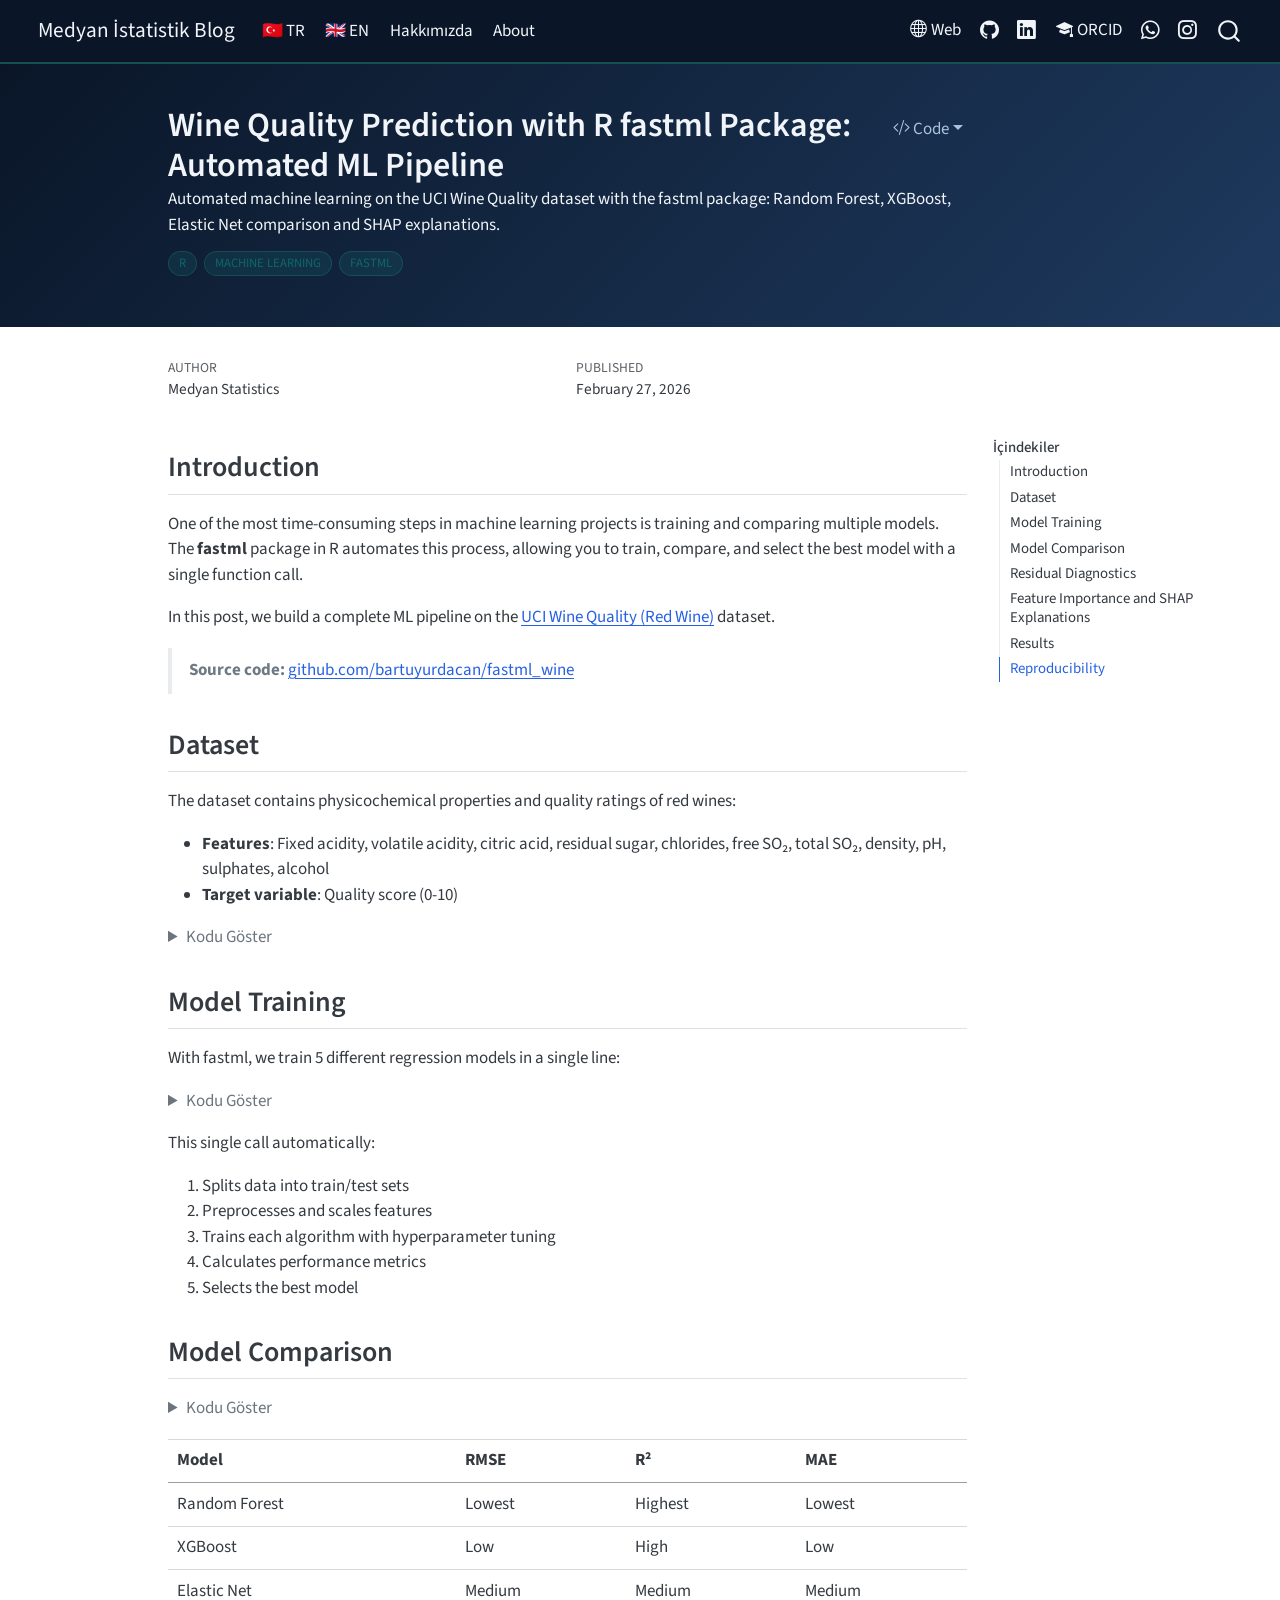
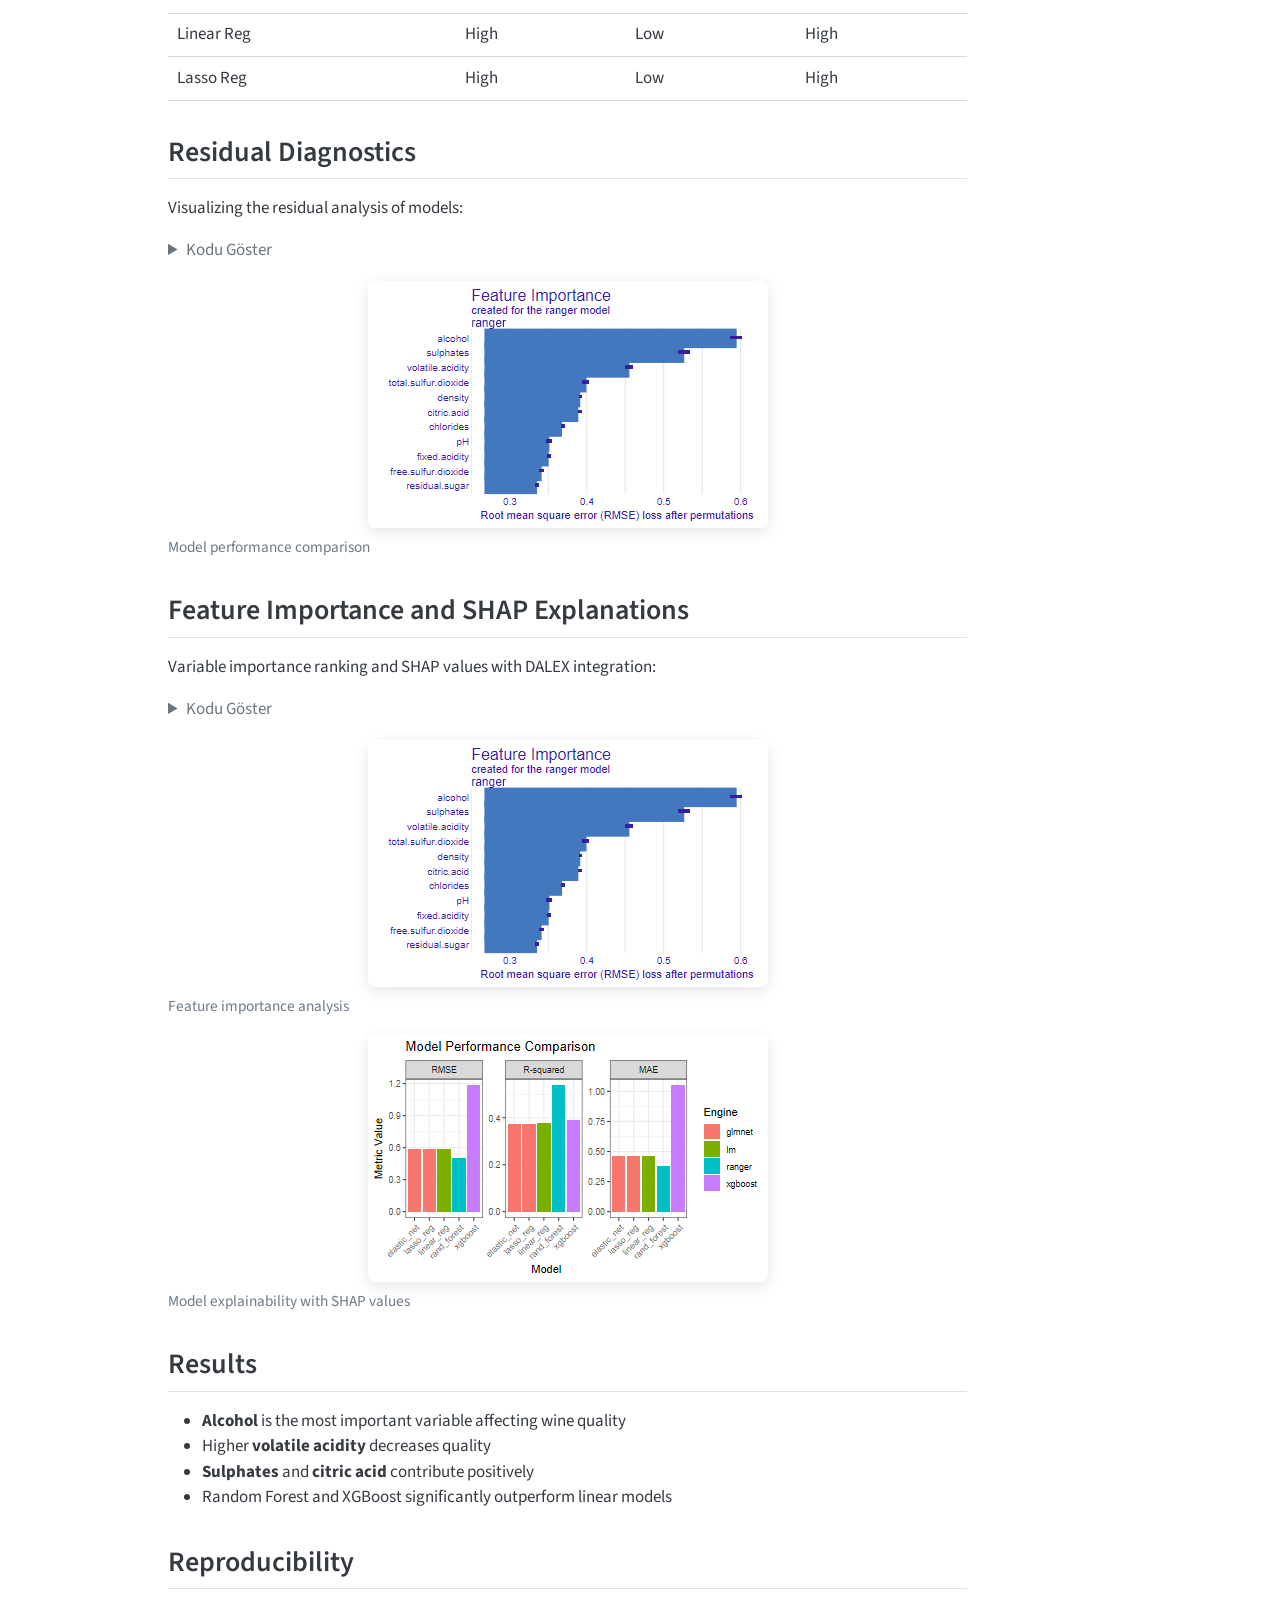
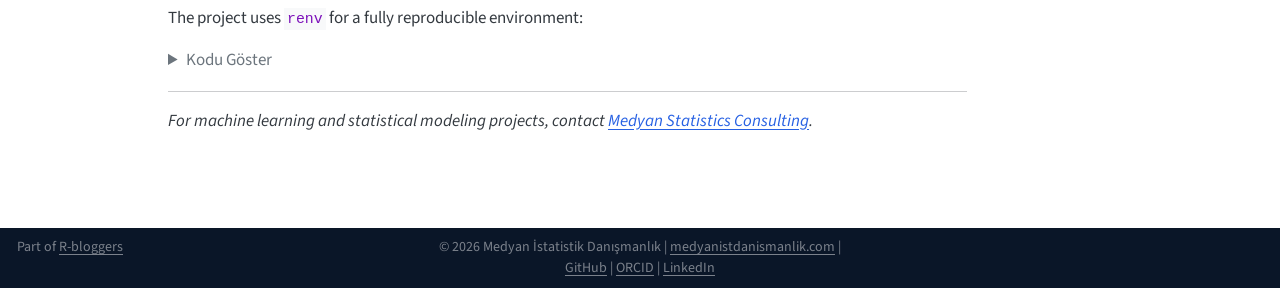
==== commit c199baec: "Built site for gh-pages" ====
--- a/posts-en/fastml-wine/index.html
+++ b/posts-en/fastml-wine/index.html
@@ -544,7 +544,7 @@
     }
       var localhostRegex = new RegExp(/^(?:http|https):\/\/localhost\:?[0-9]*\//);
       var mailtoRegex = new RegExp(/^mailto:/);
-        var filterRegex = new RegExp("https:\/\/blog\.medyanistdanismanlik\.com");
+        var filterRegex = new RegExp("https:\/\/bartuyurdacan\.github\.io\/blog");
       var isInternal = (href) => {
           return filterRegex.test(href) || localhostRegex.test(href) || mailtoRegex.test(href);
       }
@@ -997,8 +997,8 @@
 <footer class="footer">
   <div class="nav-footer">
     <div class="nav-footer-left">
-      &nbsp;
-    </div>   
+<p>Part of <a href="https://www.r-bloggers.com">R-bloggers</a></p>
+</div>   
     <div class="nav-footer-center">
 <p>© 2026 Medyan İstatistik Danışmanlık | <a href="https://medyanistdanismanlik.com">medyanistdanismanlik.com</a> | <a href="https://github.com/bartuyurdacan">GitHub</a> | <a href="https://orcid.org/0000-0001-8168-7497">ORCID</a> | <a href="https://www.linkedin.com/in/fikret-bartu-yurdacan/">LinkedIn</a></p>
 </div>
